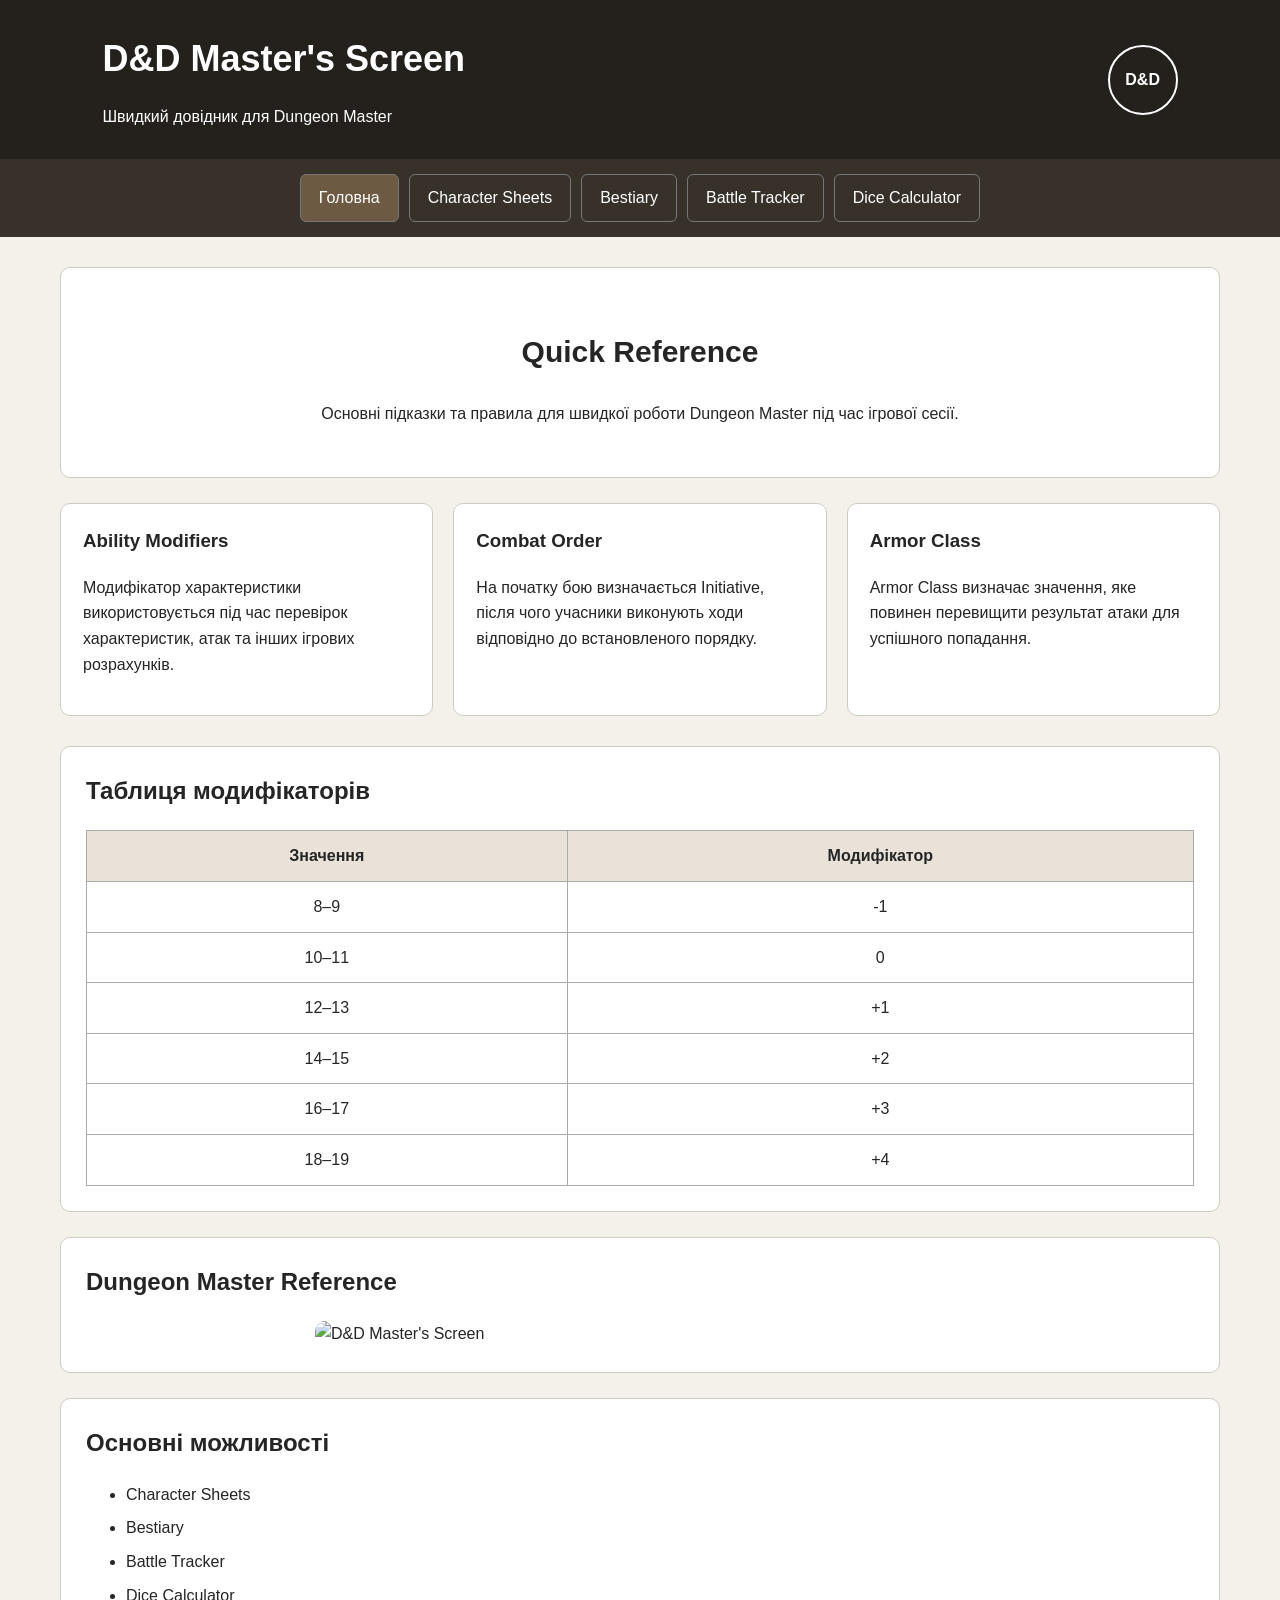
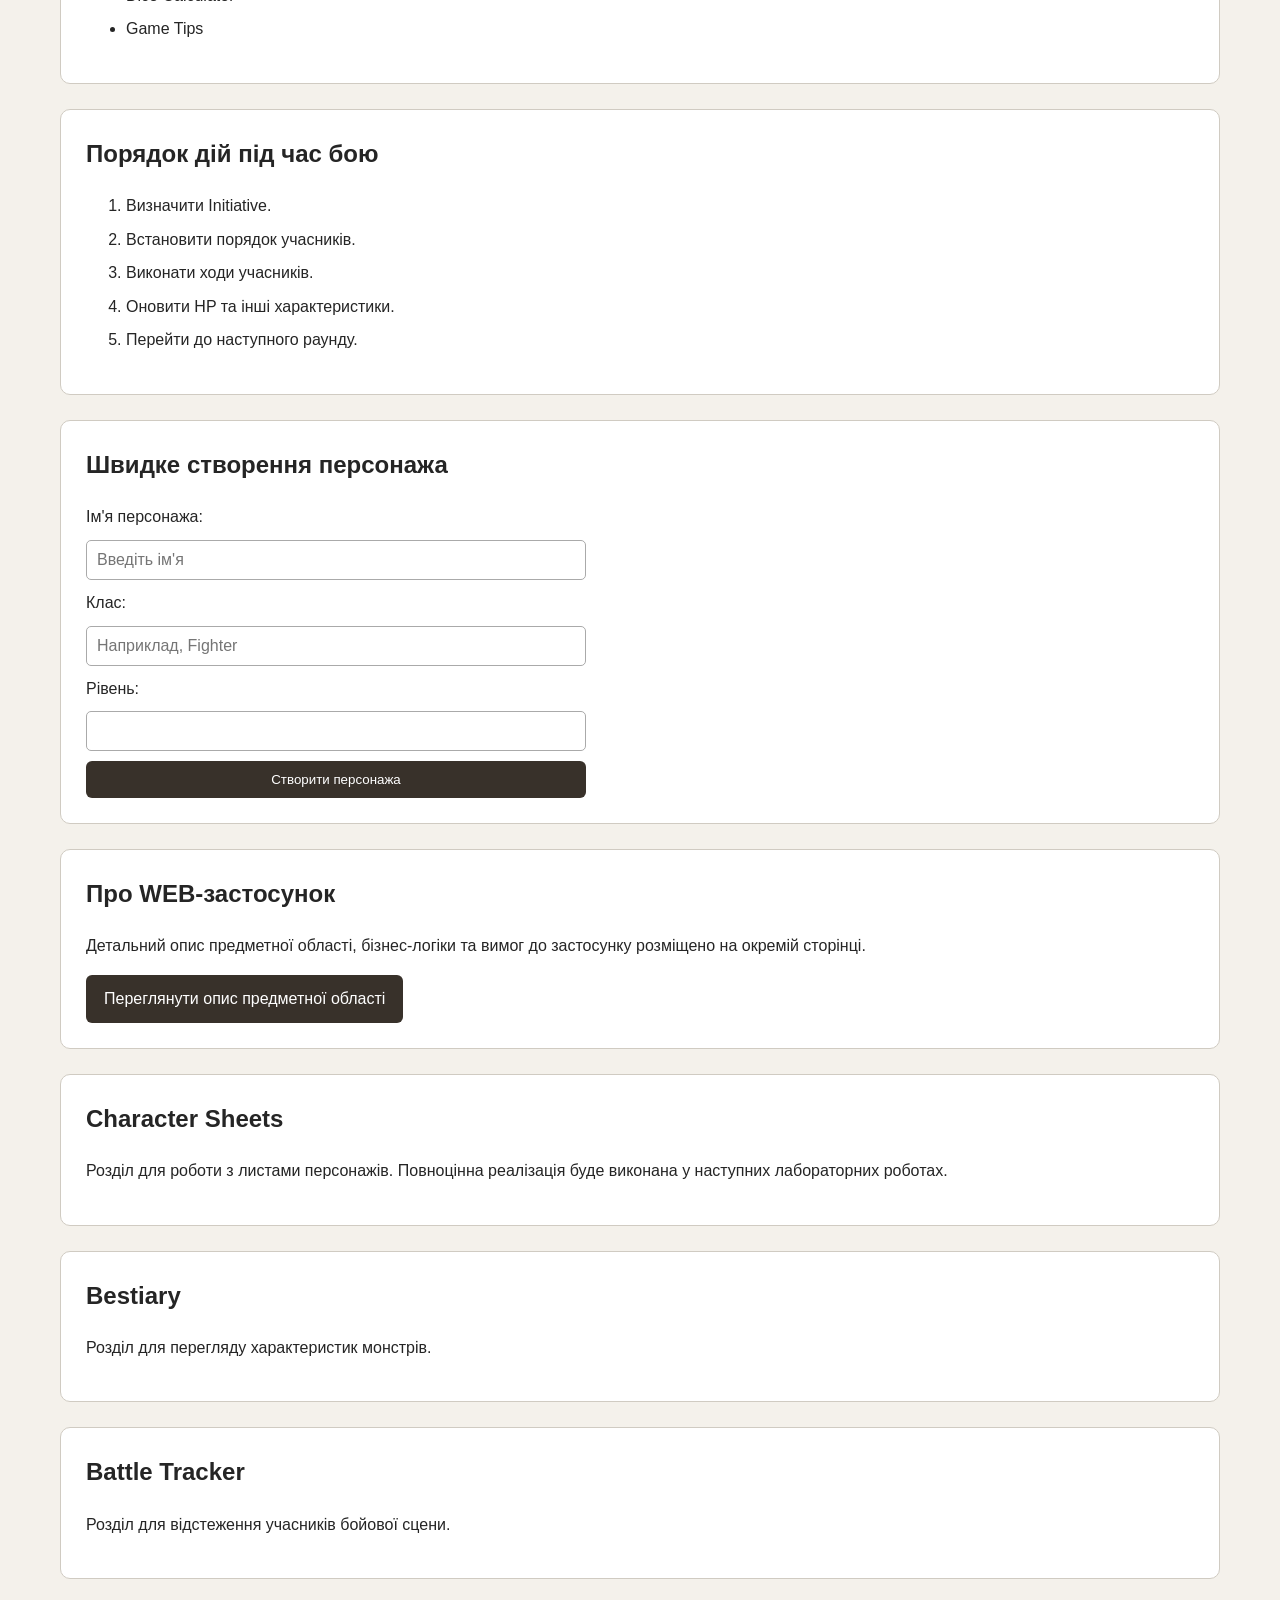
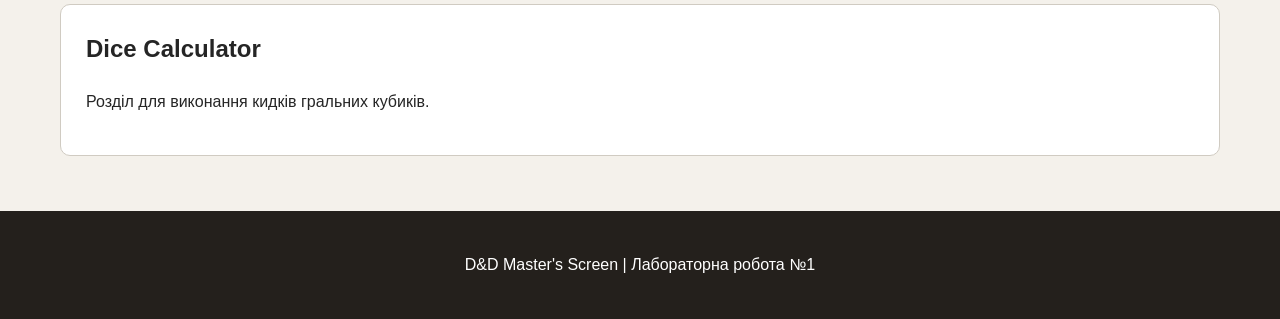
==== index.html @ e17eccd4 "Add files via upload" ====
<!DOCTYPE html>
<html lang="uk">

<head>
    <meta charset="UTF-8">

    <meta name="viewport"
          content="width=device-width, initial-scale=1.0">

    <meta name="description"
          content="D&D Master's Screen — вебзастосунок для Dungeon Master">

    <title>D&D Master's Screen</title>

    <link rel="stylesheet" href="style.css">
</head>

<body>

<header class="site-header">

    <div class="header-content">

        <div>
            <h1>D&D Master's Screen</h1>
            <p>Швидкий довідник для Dungeon Master</p>
        </div>

        <div class="header-badge">
            D&D
        </div>

    </div>

</header>


<nav class="main-navigation">

    <a href="index.html" class="active">
        Головна
    </a>

    <a href="#character">
        Character Sheets
    </a>

    <a href="#bestiary">
        Bestiary
    </a>

    <a href="#battle">
        Battle Tracker
    </a>

    <a href="#dice">
        Dice Calculator
    </a>

</nav>


<main>

    <section class="hero">

        <h2>Quick Reference</h2>

        <p>
            Основні підказки та правила для швидкої роботи
            Dungeon Master під час ігрової сесії.
        </p>

    </section>


    <!-- Картки з основними підказками -->

    <section class="tips">

        <article class="tip-card">

            <h3>Ability Modifiers</h3>

            <p>
                Модифікатор характеристики використовується
                під час перевірок характеристик, атак та
                інших ігрових розрахунків.
            </p>

        </article>


        <article class="tip-card">

            <h3>Combat Order</h3>

            <p>
                На початку бою визначається Initiative,
                після чого учасники виконують ходи
                відповідно до встановленого порядку.
            </p>

        </article>


        <article class="tip-card">

            <h3>Armor Class</h3>

            <p>
                Armor Class визначає значення, яке повинен
                перевищити результат атаки для успішного
                попадання.
            </p>

        </article>

    </section>


    <!-- Таблиця -->

    <section class="content-section">

        <h2>Таблиця модифікаторів</h2>

        <table>

            <thead>

                <tr>
                    <th>Значення</th>
                    <th>Модифікатор</th>
                </tr>

            </thead>

            <tbody>

                <tr>
                    <td>8–9</td>
                    <td>-1</td>
                </tr>

                <tr>
                    <td>10–11</td>
                    <td>0</td>
                </tr>

                <tr>
                    <td>12–13</td>
                    <td>+1</td>
                </tr>

                <tr>
                    <td>14–15</td>
                    <td>+2</td>
                </tr>

                <tr>
                    <td>16–17</td>
                    <td>+3</td>
                </tr>

                <tr>
                    <td>18–19</td>
                    <td>+4</td>
                </tr>

            </tbody>

        </table>

    </section>


    <!-- Зображення -->

    <section class="content-section">

        <h2>Dungeon Master Reference</h2>

        <img
            src="images/dnd-main.jpg"
            alt="D&D Master's Screen"
            class="main-image"
        >

    </section>


    <!-- Маркірований список -->

    <section class="content-section">

        <h2>Основні можливості</h2>

        <ul>

            <li>Character Sheets</li>

            <li>Bestiary</li>

            <li>Battle Tracker</li>

            <li>Dice Calculator</li>

            <li>Game Tips</li>

        </ul>

    </section>


    <!-- Нумерований список -->

    <section class="content-section">

        <h2>Порядок дій під час бою</h2>

        <ol>

            <li>Визначити Initiative.</li>

            <li>Встановити порядок учасників.</li>

            <li>Виконати ходи учасників.</li>

            <li>Оновити HP та інші характеристики.</li>

            <li>Перейти до наступного раунду.</li>

        </ol>

    </section>


    <!-- Форма -->

    <section class="content-section">

        <h2>Швидке створення персонажа</h2>

        <form>

            <label for="characterName">
                Ім'я персонажа:
            </label>

            <input
                type="text"
                id="characterName"
                name="characterName"
                placeholder="Введіть ім'я"
            >


            <label for="characterClass">
                Клас:
            </label>

            <input
                type="text"
                id="characterClass"
                name="characterClass"
                placeholder="Наприклад, Fighter"
            >


            <label for="level">
                Рівень:
            </label>

            <input
                type="number"
                id="level"
                name="level"
                min="1"
                max="20"
            >


            <button type="submit">
                Створити персонажа
            </button>

        </form>

    </section>


    <!-- Посилання на опис предметної області -->

    <section class="content-section">

        <h2>Про WEB-застосунок</h2>

        <p>
            Детальний опис предметної області,
            бізнес-логіки та вимог до застосунку
            розміщено на окремій сторінці.
        </p>

        <a href="about.html" class="button-link">
            Переглянути опис предметної області
        </a>

    </section>


    <!-- Тимчасові блоки майбутніх розділів -->

    <section id="character" class="module-section">

        <h2>Character Sheets</h2>

        <p>
            Розділ для роботи з листами персонажів.
            Повноцінна реалізація буде виконана
            у наступних лабораторних роботах.
        </p>

    </section>


    <section id="bestiary" class="module-section">

        <h2>Bestiary</h2>

        <p>
            Розділ для перегляду характеристик
            монстрів.
        </p>

    </section>


    <section id="battle" class="module-section">

        <h2>Battle Tracker</h2>

        <p>
            Розділ для відстеження учасників
            бойової сцени.
        </p>

    </section>


    <section id="dice" class="module-section">

        <h2>Dice Calculator</h2>

        <p>
            Розділ для виконання кидків гральних
            кубиків.
        </p>

    </section>

</main>


<footer>

    <p>
        D&D Master's Screen | Лабораторна робота №1
    </p>

</footer>

</body>

</html>
---- style.css ----
* {
    box-sizing: border-box;
}

body {
    margin: 0;
    font-family: Arial, sans-serif;
    background-color: #f4f1eb;
    color: #252525;
    line-height: 1.6;
}


/* HEADER */

.site-header {
    background-color: #24201c;
    color: white;
    padding: 30px 8%;
}

.header-content {
    max-width: 1200px;
    margin: auto;

    display: flex;
    justify-content: space-between;
    align-items: center;
}

.header-content h1 {
    margin: 0;
    font-size: 36px;
}

.header-content p {
    margin-bottom: 0;
}

.header-badge {
    width: 70px;
    height: 70px;

    display: flex;
    align-items: center;
    justify-content: center;

    border: 2px solid white;
    border-radius: 50%;

    font-weight: bold;
}


/* NAVIGATION */

.main-navigation {
    display: flex;
    justify-content: center;
    flex-wrap: wrap;

    gap: 10px;

    padding: 15px;

    background-color: #38312a;
}

.main-navigation a {
    color: white;
    text-decoration: none;

    padding: 10px 18px;

    border: 1px solid #777;
    border-radius: 6px;
}

.main-navigation a:hover,
.main-navigation .active {
    background-color: #6d5a42;
}


/* MAIN */

main {
    max-width: 1200px;
    margin: auto;
    padding: 30px 20px;
}


/* HERO */

.hero {
    text-align: center;

    padding: 35px;

    background-color: white;

    border: 1px solid #d0cbc2;
    border-radius: 10px;

    margin-bottom: 25px;
}

.hero h2 {
    font-size: 30px;
}


/* TIPS */

.tips {
    display: grid;

    grid-template-columns:
        repeat(3, 1fr);

    gap: 20px;

    margin-bottom: 30px;
}

.tip-card {
    background-color: white;

    padding: 22px;

    border: 1px solid #d0cbc2;
    border-radius: 10px;
}

.tip-card h3 {
    margin-top: 0;
}


/* SECTIONS */

.content-section,
.module-section {
    background-color: white;

    padding: 25px;

    margin-bottom: 25px;

    border: 1px solid #d0cbc2;
    border-radius: 10px;
}

.content-section h2,
.module-section h2 {
    margin-top: 0;
}


/* TABLE */

table {
    width: 100%;

    border-collapse: collapse;
}

th,
td {
    padding: 12px;

    border: 1px solid #aaa;

    text-align: center;
}

th {
    background-color: #e8e2d8;
}


/* IMAGE */

.main-image {
    display: block;

    max-width: 100%;

    width: 650px;

    margin: auto;

    border-radius: 10px;
}


/* LISTS */

li {
    margin-bottom: 8px;
}


/* FORM */

form {
    display: flex;

    flex-direction: column;

    gap: 10px;

    max-width: 500px;
}

input {
    padding: 10px;

    border: 1px solid #aaa;

    border-radius: 5px;

    font-size: 16px;
}

button,
.button-link {
    display: inline-block;

    padding: 11px 18px;

    background-color: #38312a;

    color: white;

    border: none;

    border-radius: 6px;

    text-decoration: none;

    cursor: pointer;
}

button:hover,
.button-link:hover {
    background-color: #6d5a42;
}


/* FOOTER */

footer {
    padding: 25px;

    text-align: center;

    background-color: #24201c;

    color: white;
}


/* ADAPTIVE */

@media (max-width: 800px) {

    .tips {
        grid-template-columns: 1fr;
    }

    .header-content {
        flex-direction: column;

        text-align: center;

        gap: 20px;
    }

    .main-navigation {
        flex-direction: column;
    }

    .main-navigation a {
        text-align: center;
    }
}
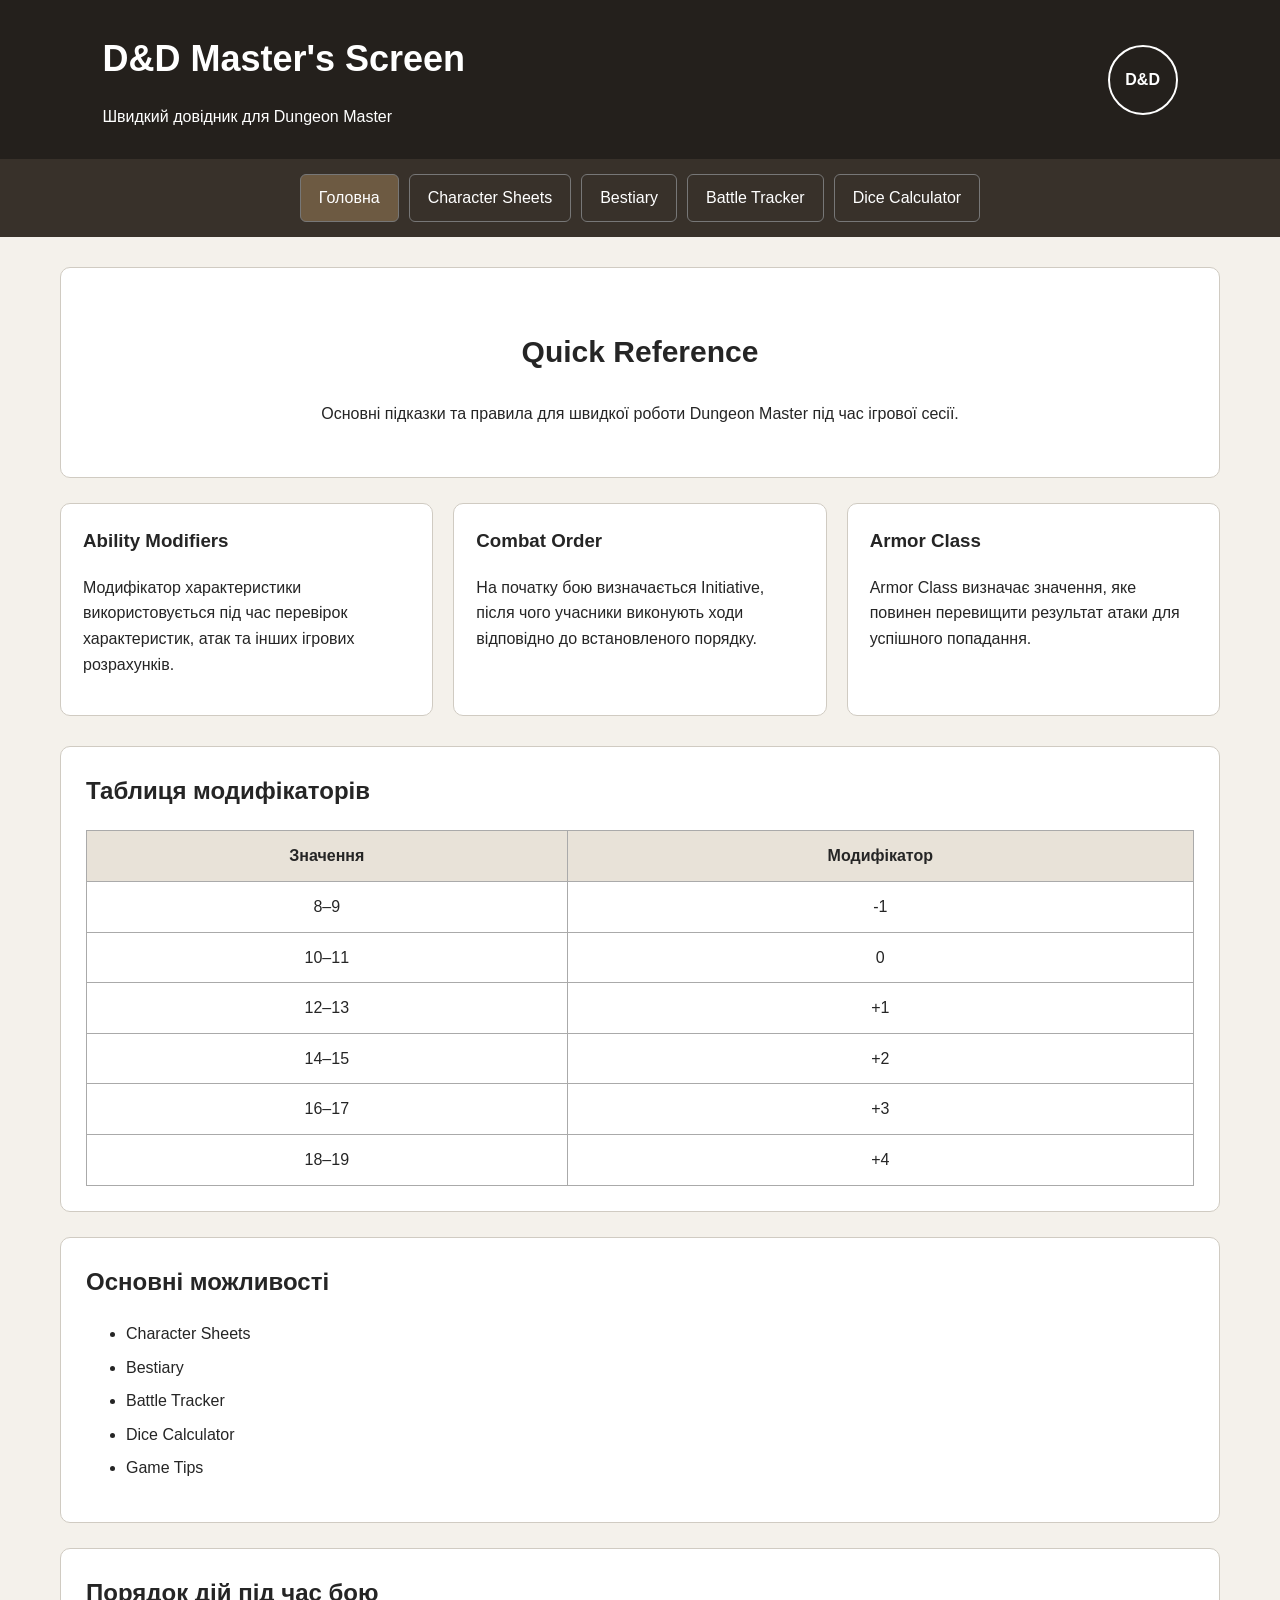
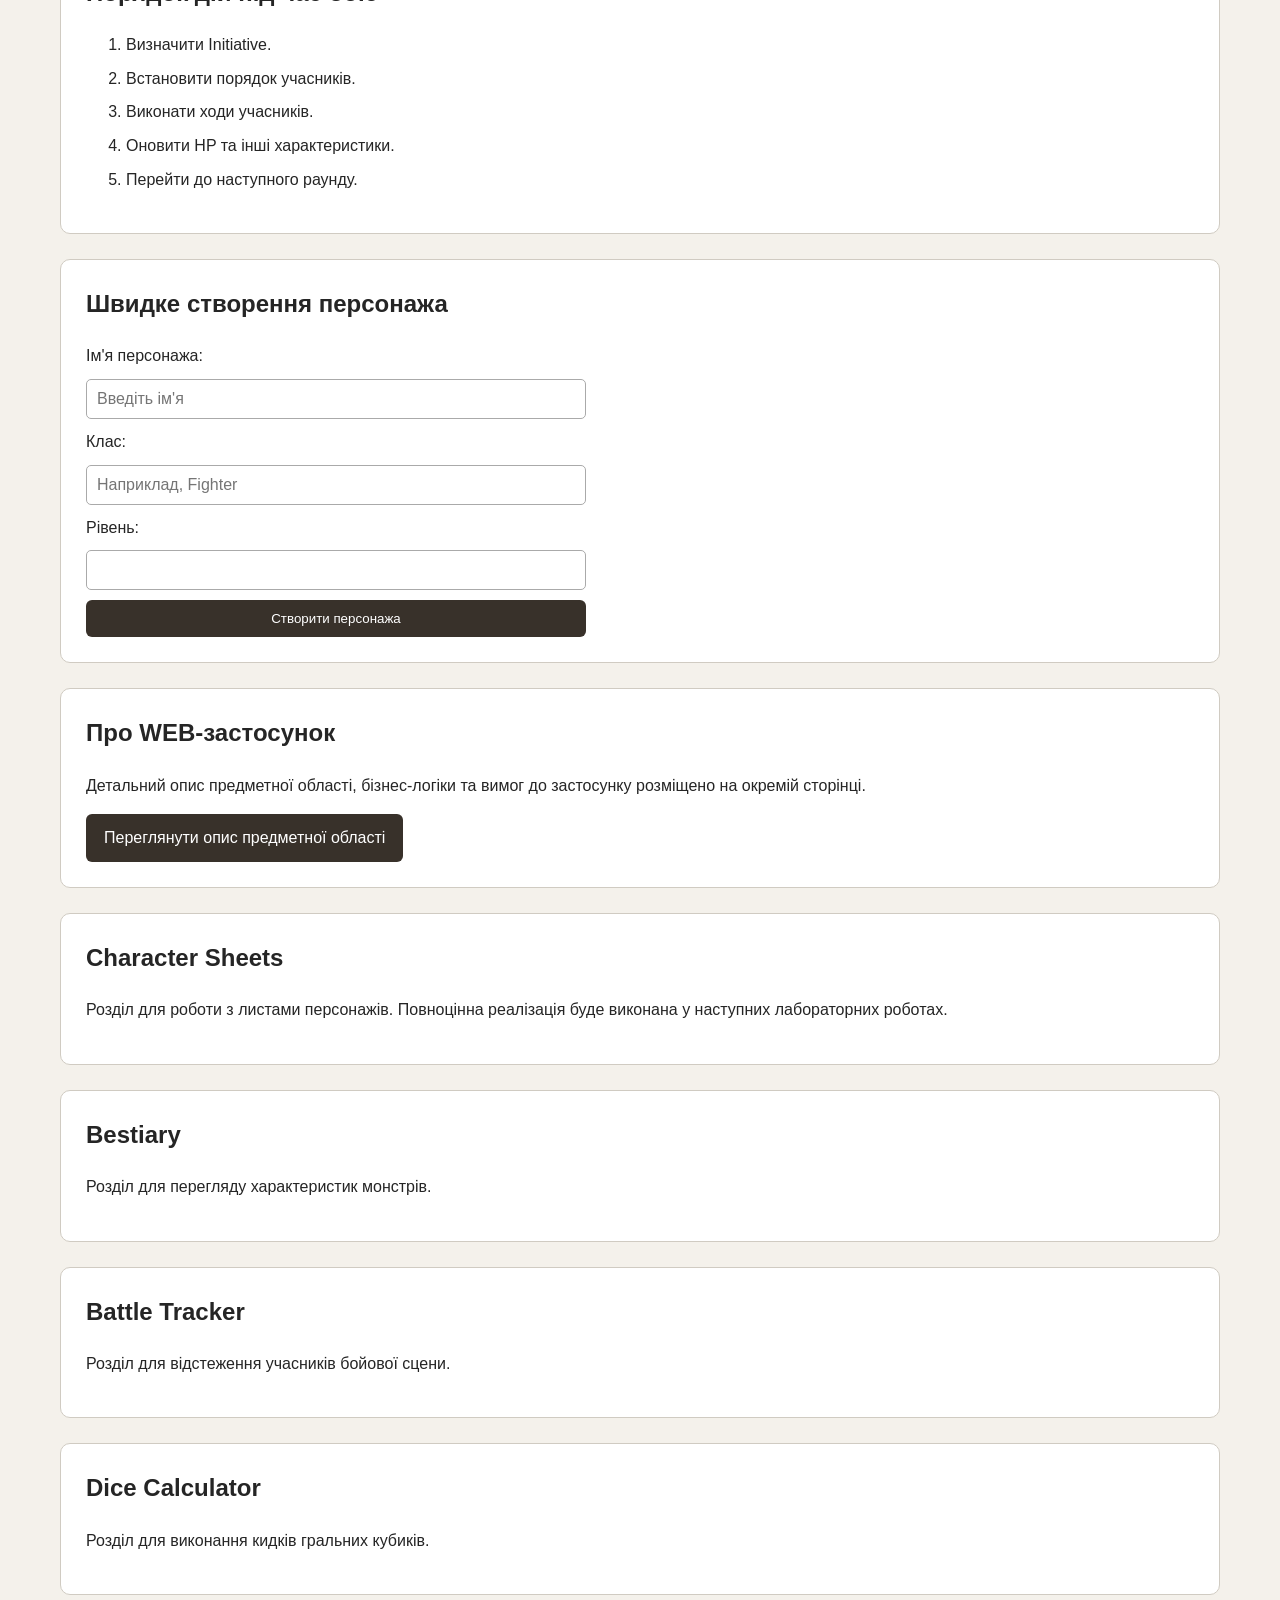
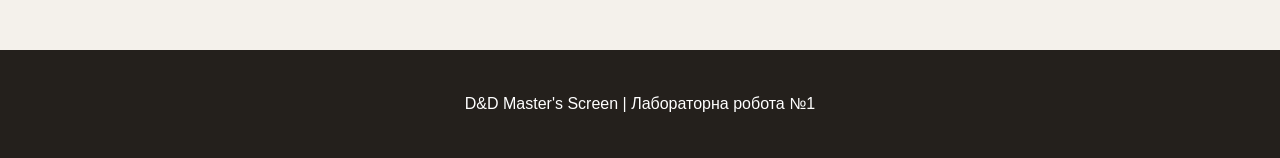
==== commit 6192d816: "Update index.html" ====
--- a/index.html
+++ b/index.html
@@ -171,21 +171,6 @@
             </tbody>
 
         </table>
-
-    </section>
-
-
-    <!-- Зображення -->
-
-    <section class="content-section">
-
-        <h2>Dungeon Master Reference</h2>
-
-        <img
-            src="images/dnd-main.jpg"
-            alt="D&D Master's Screen"
-            class="main-image"
-        >
 
     </section>
 
@@ -372,4 +357,4 @@
 
 </body>
 
-</html>+</html>
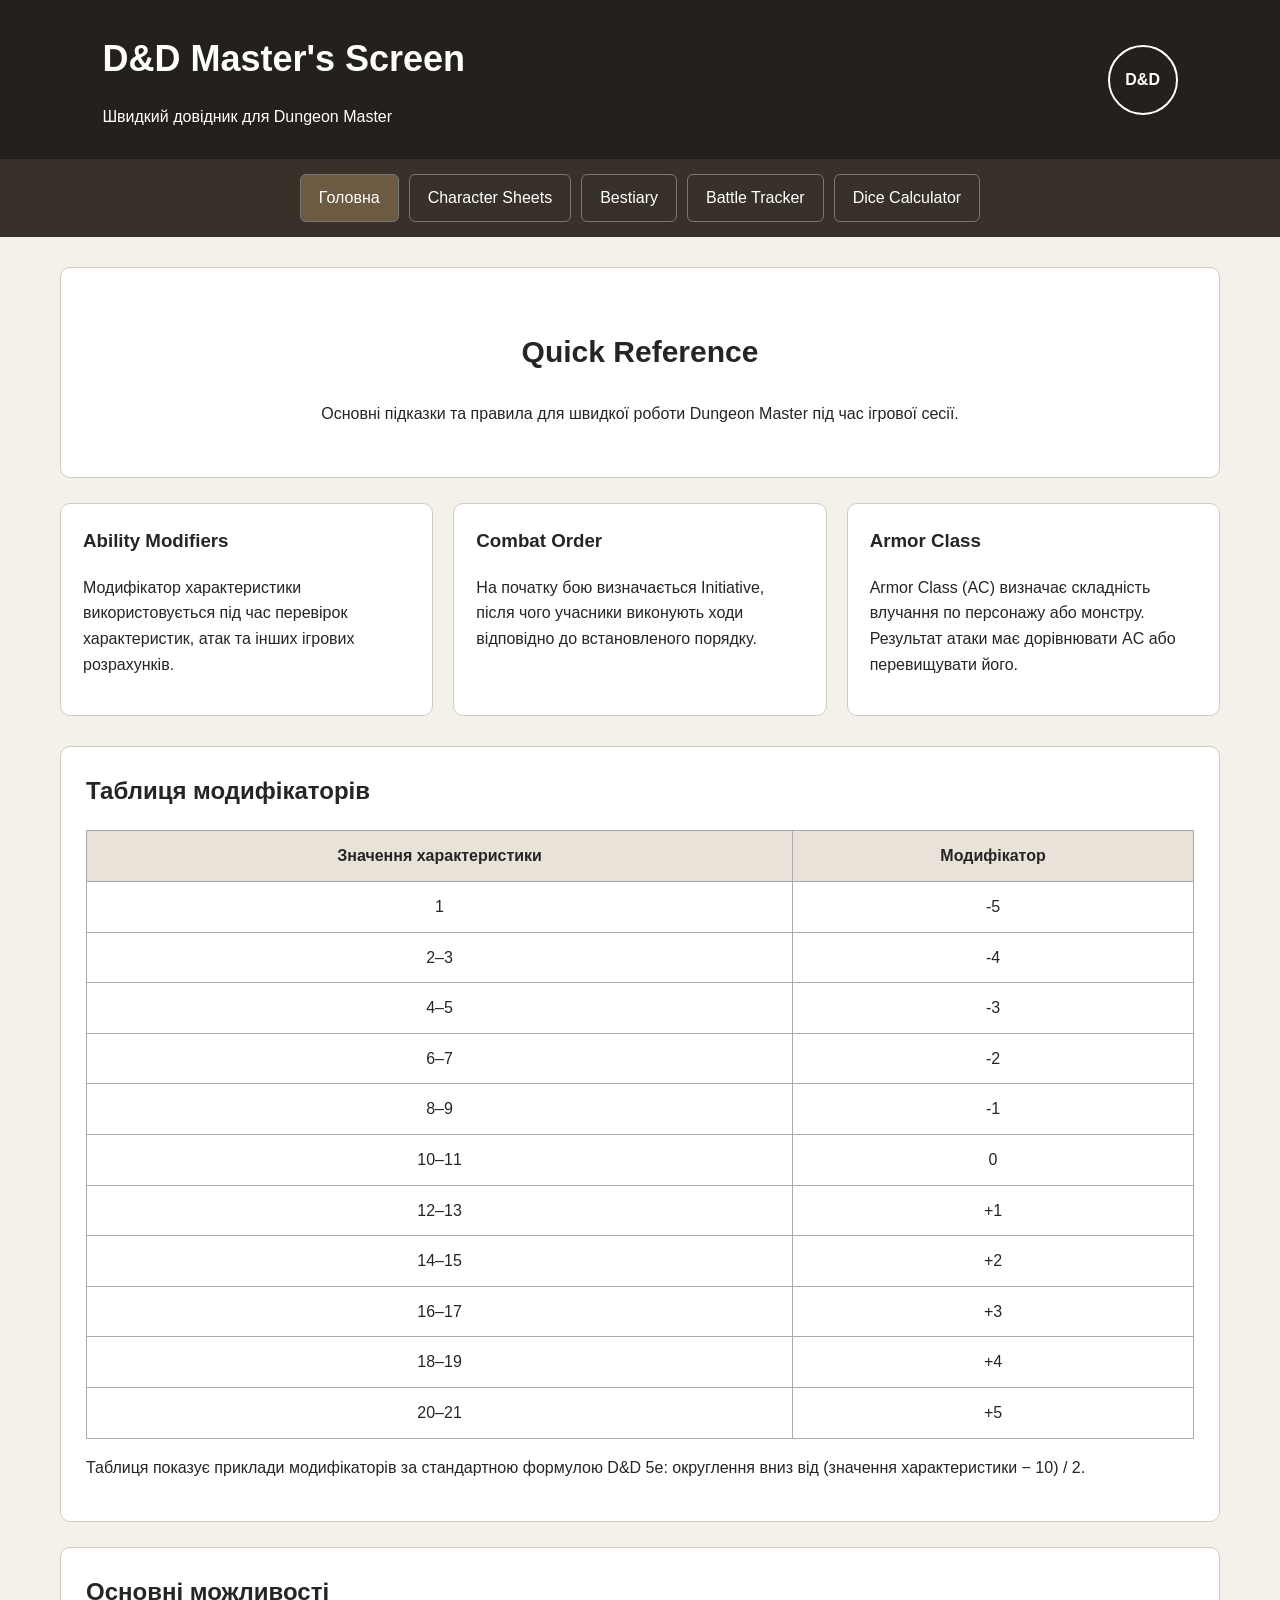
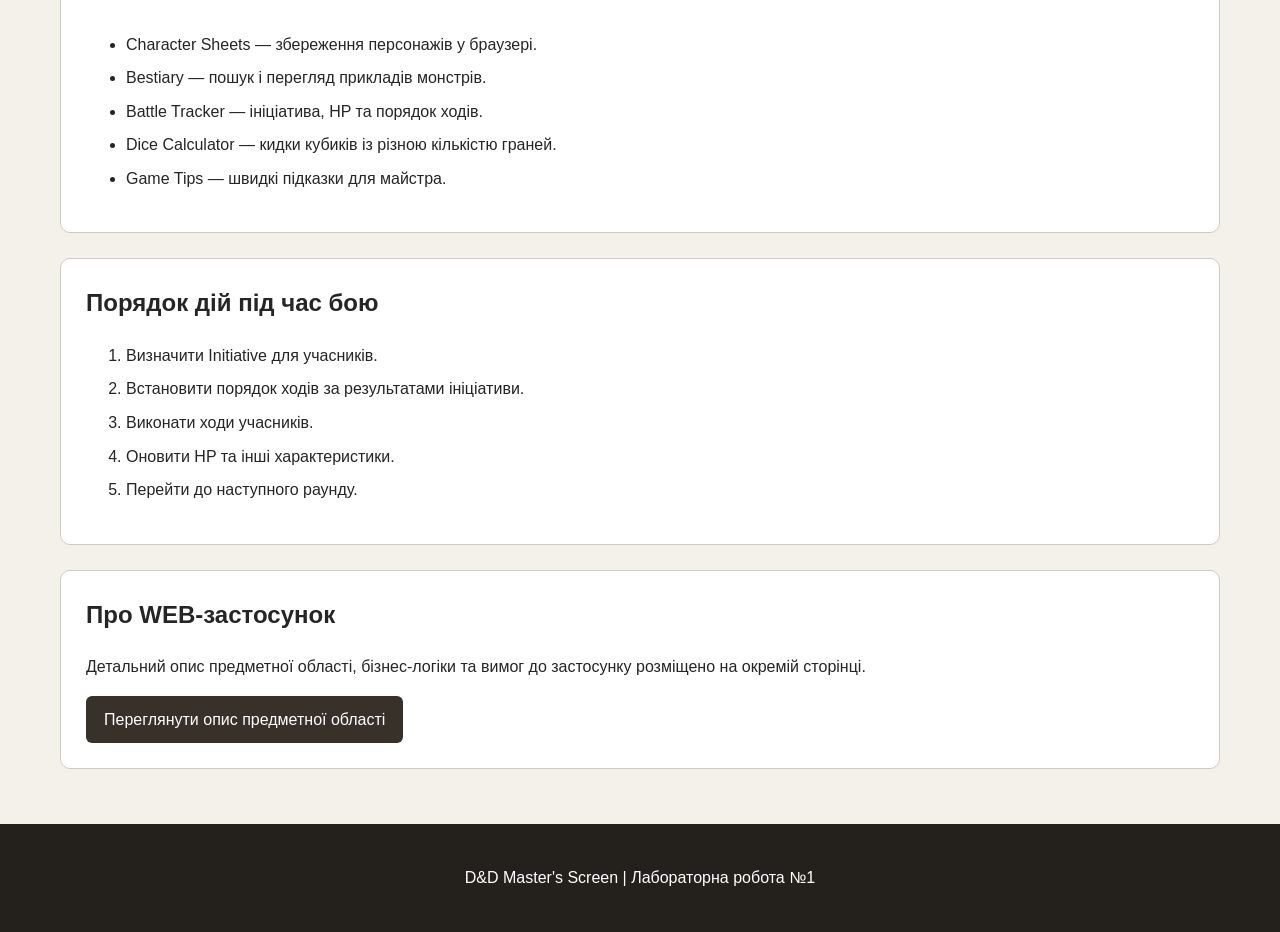
==== commit 8fcb2df4: "Update index.html" ====
--- a/index.html
+++ b/index.html
@@ -1,360 +1,304 @@
+
 <!DOCTYPE html>
 <html lang="uk">
 
 <head>
     <meta charset="UTF-8">
-
-    <meta name="viewport"
-          content="width=device-width, initial-scale=1.0">
-
-    <meta name="description"
-          content="D&D Master's Screen — вебзастосунок для Dungeon Master">
-
+    <meta name="viewport" content="width=device-width, initial-scale=1.0">
+    <meta name="description" content="D&D Master's Screen — вебзастосунок для Dungeon Master">
     <title>D&D Master's Screen</title>
-
     <link rel="stylesheet" href="style.css">
+    <script src="script.js" defer></script>
 </head>
 
 <body>
 
 <header class="site-header">
-
     <div class="header-content">
-
         <div>
             <h1>D&D Master's Screen</h1>
             <p>Швидкий довідник для Dungeon Master</p>
         </div>
-
-        <div class="header-badge">
-            D&D
-        </div>
-
+        <div class="header-badge">D&D</div>
     </div>
-
 </header>
 
-
-<nav class="main-navigation">
-
-    <a href="index.html" class="active">
-        Головна
-    </a>
-
-    <a href="#character">
-        Character Sheets
-    </a>
-
-    <a href="#bestiary">
-        Bestiary
-    </a>
-
-    <a href="#battle">
-        Battle Tracker
-    </a>
-
-    <a href="#dice">
-        Dice Calculator
-    </a>
-
+<nav class="main-navigation" aria-label="Головна навігація">
+    <a href="#home" class="active" data-tab="home">Головна</a>
+    <a href="#character" data-tab="character">Character Sheets</a>
+    <a href="#bestiary" data-tab="bestiary">Bestiary</a>
+    <a href="#battle" data-tab="battle">Battle Tracker</a>
+    <a href="#dice" data-tab="dice">Dice Calculator</a>
 </nav>
 
-
 <main>
 
-    <section class="hero">
-
-        <h2>Quick Reference</h2>
-
-        <p>
-            Основні підказки та правила для швидкої роботи
-            Dungeon Master під час ігрової сесії.
-        </p>
-
-    </section>
-
-
-    <!-- Картки з основними підказками -->
-
-    <section class="tips">
-
-        <article class="tip-card">
-
-            <h3>Ability Modifiers</h3>
-
+    <!-- ГОЛОВНА -->
+    <section id="home" class="tab-content active">
+        <section class="hero">
+            <h2>Quick Reference</h2>
             <p>
-                Модифікатор характеристики використовується
-                під час перевірок характеристик, атак та
-                інших ігрових розрахунків.
+                Основні підказки та правила для швидкої роботи
+                Dungeon Master під час ігрової сесії.
             </p>
-
-        </article>
-
-
-        <article class="tip-card">
-
-            <h3>Combat Order</h3>
-
+        </section>
+
+        <section class="tips">
+            <article class="tip-card">
+                <h3>Ability Modifiers</h3>
+                <p>
+                    Модифікатор характеристики використовується під час
+                    перевірок характеристик, атак та інших ігрових розрахунків.
+                </p>
+            </article>
+
+            <article class="tip-card">
+                <h3>Combat Order</h3>
+                <p>
+                    На початку бою визначається Initiative, після чого
+                    учасники виконують ходи відповідно до встановленого порядку.
+                </p>
+            </article>
+
+            <article class="tip-card">
+                <h3>Armor Class</h3>
+                <p>
+                    Armor Class (AC) визначає складність влучання по персонажу
+                    або монстру. Результат атаки має дорівнювати AC або перевищувати його.
+                </p>
+            </article>
+        </section>
+
+        <section class="content-section">
+            <h2>Таблиця модифікаторів</h2>
+            <table>
+                <thead>
+                    <tr>
+                        <th>Значення характеристики</th>
+                        <th>Модифікатор</th>
+                    </tr>
+                </thead>
+                <tbody>
+                    <tr><td>1</td><td>-5</td></tr>
+                    <tr><td>2–3</td><td>-4</td></tr>
+                    <tr><td>4–5</td><td>-3</td></tr>
+                    <tr><td>6–7</td><td>-2</td></tr>
+                    <tr><td>8–9</td><td>-1</td></tr>
+                    <tr><td>10–11</td><td>0</td></tr>
+                    <tr><td>12–13</td><td>+1</td></tr>
+                    <tr><td>14–15</td><td>+2</td></tr>
+                    <tr><td>16–17</td><td>+3</td></tr>
+                    <tr><td>18–19</td><td>+4</td></tr>
+                    <tr><td>20–21</td><td>+5</td></tr>
+                </tbody>
+            </table>
+            <p class="note">
+                Таблиця показує приклади модифікаторів за стандартною формулою
+                D&D 5e: округлення вниз від (значення характеристики − 10) / 2.
+            </p>
+        </section>
+
+        <section class="content-section">
+            <h2>Основні можливості</h2>
+            <ul>
+                <li>Character Sheets — збереження персонажів у браузері.</li>
+                <li>Bestiary — пошук і перегляд прикладів монстрів.</li>
+                <li>Battle Tracker — ініціатива, HP та порядок ходів.</li>
+                <li>Dice Calculator — кидки кубиків із різною кількістю граней.</li>
+                <li>Game Tips — швидкі підказки для майстра.</li>
+            </ul>
+        </section>
+
+        <section class="content-section">
+            <h2>Порядок дій під час бою</h2>
+            <ol>
+                <li>Визначити Initiative для учасників.</li>
+                <li>Встановити порядок ходів за результатами ініціативи.</li>
+                <li>Виконати ходи учасників.</li>
+                <li>Оновити HP та інші характеристики.</li>
+                <li>Перейти до наступного раунду.</li>
+            </ol>
+        </section>
+
+        <section class="content-section">
+            <h2>Про WEB-застосунок</h2>
             <p>
-                На початку бою визначається Initiative,
-                після чого учасники виконують ходи
-                відповідно до встановленого порядку.
+                Детальний опис предметної області, бізнес-логіки та вимог
+                до застосунку розміщено на окремій сторінці.
             </p>
-
-        </article>
-
-
-        <article class="tip-card">
-
-            <h3>Armor Class</h3>
-
-            <p>
-                Armor Class визначає значення, яке повинен
-                перевищити результат атаки для успішного
-                попадання.
+            <a href="about.html" class="button-link">
+                Переглянути опис предметної області
+            </a>
+        </section>
+    </section>
+
+
+    <!-- CHARACTER SHEETS -->
+    <section id="character" class="tab-content" hidden>
+        <section class="hero">
+            <h2>Character Sheets</h2>
+            <p>Створюй персонажів і зберігай їх у цьому браузері.</p>
+        </section>
+
+        <section class="content-section">
+            <h2>Створення персонажа</h2>
+            <form id="characterForm">
+                <label for="characterName">Ім'я персонажа</label>
+                <input type="text" id="characterName" name="characterName"
+                       placeholder="Наприклад, Aria" required maxlength="60">
+
+                <label for="characterClass">Клас</label>
+                <select id="characterClass" name="characterClass" required>
+                    <option value="">Оберіть клас</option>
+                    <option>Barbarian</option>
+                    <option>Bard</option>
+                    <option>Cleric</option>
+                    <option>Druid</option>
+                    <option>Fighter</option>
+                    <option>Monk</option>
+                    <option>Paladin</option>
+                    <option>Ranger</option>
+                    <option>Rogue</option>
+                    <option>Sorcerer</option>
+                    <option>Warlock</option>
+                    <option>Wizard</option>
+                </select>
+
+                <label for="characterLevel">Рівень (1–20)</label>
+                <input type="number" id="characterLevel" min="1" max="20"
+                       value="1" required>
+
+                <label for="characterHP">Максимальні HP</label>
+                <input type="number" id="characterHP" min="1" max="999"
+                       value="10" required>
+
+                <button type="submit">Створити персонажа</button>
+            </form>
+            <p id="characterMessage" class="status-message" aria-live="polite"></p>
+        </section>
+
+        <section class="content-section">
+            <h2>Збережені персонажі</h2>
+            <div id="characterList" class="item-list">
+                <p>Поки що персонажів немає.</p>
+            </div>
+        </section>
+    </section>
+
+
+    <!-- BESTIARY -->
+    <section id="bestiary" class="tab-content" hidden>
+        <section class="hero">
+            <h2>Bestiary</h2>
+            <p>Шукай монстрів за назвою або типом.</p>
+        </section>
+
+        <section class="content-section">
+            <label for="monsterSearch">Пошук монстра</label>
+            <input type="search" id="monsterSearch"
+                   placeholder="Введіть назву або тип...">
+
+            <div id="monsterList" class="item-list">
+                <p>Завантаження бестіарію...</p>
+            </div>
+            <p class="note">
+                Це невеликий демонстраційний список, а не повний офіційний бестіарій.
+                Значення HP та AC наведені для прикладу.
             </p>
-
-        </article>
-
-    </section>
-
-
-    <!-- Таблиця -->
-
-    <section class="content-section">
-
-        <h2>Таблиця модифікаторів</h2>
-
-        <table>
-
-            <thead>
-
-                <tr>
-                    <th>Значення</th>
-                    <th>Модифікатор</th>
-                </tr>
-
-            </thead>
-
-            <tbody>
-
-                <tr>
-                    <td>8–9</td>
-                    <td>-1</td>
-                </tr>
-
-                <tr>
-                    <td>10–11</td>
-                    <td>0</td>
-                </tr>
-
-                <tr>
-                    <td>12–13</td>
-                    <td>+1</td>
-                </tr>
-
-                <tr>
-                    <td>14–15</td>
-                    <td>+2</td>
-                </tr>
-
-                <tr>
-                    <td>16–17</td>
-                    <td>+3</td>
-                </tr>
-
-                <tr>
-                    <td>18–19</td>
-                    <td>+4</td>
-                </tr>
-
-            </tbody>
-
-        </table>
-
-    </section>
-
-
-    <!-- Маркірований список -->
-
-    <section class="content-section">
-
-        <h2>Основні можливості</h2>
-
-        <ul>
-
-            <li>Character Sheets</li>
-
-            <li>Bestiary</li>
-
-            <li>Battle Tracker</li>
-
-            <li>Dice Calculator</li>
-
-            <li>Game Tips</li>
-
-        </ul>
-
-    </section>
-
-
-    <!-- Нумерований список -->
-
-    <section class="content-section">
-
-        <h2>Порядок дій під час бою</h2>
-
-        <ol>
-
-            <li>Визначити Initiative.</li>
-
-            <li>Встановити порядок учасників.</li>
-
-            <li>Виконати ходи учасників.</li>
-
-            <li>Оновити HP та інші характеристики.</li>
-
-            <li>Перейти до наступного раунду.</li>
-
-        </ol>
-
-    </section>
-
-
-    <!-- Форма -->
-
-    <section class="content-section">
-
-        <h2>Швидке створення персонажа</h2>
-
-        <form>
-
-            <label for="characterName">
-                Ім'я персонажа:
-            </label>
-
-            <input
-                type="text"
-                id="characterName"
-                name="characterName"
-                placeholder="Введіть ім'я"
-            >
-
-
-            <label for="characterClass">
-                Клас:
-            </label>
-
-            <input
-                type="text"
-                id="characterClass"
-                name="characterClass"
-                placeholder="Наприклад, Fighter"
-            >
-
-
-            <label for="level">
-                Рівень:
-            </label>
-
-            <input
-                type="number"
-                id="level"
-                name="level"
-                min="1"
-                max="20"
-            >
-
-
-            <button type="submit">
-                Створити персонажа
-            </button>
-
-        </form>
-
-    </section>
-
-
-    <!-- Посилання на опис предметної області -->
-
-    <section class="content-section">
-
-        <h2>Про WEB-застосунок</h2>
-
-        <p>
-            Детальний опис предметної області,
-            бізнес-логіки та вимог до застосунку
-            розміщено на окремій сторінці.
-        </p>
-
-        <a href="about.html" class="button-link">
-            Переглянути опис предметної області
-        </a>
-
-    </section>
-
-
-    <!-- Тимчасові блоки майбутніх розділів -->
-
-    <section id="character" class="module-section">
-
-        <h2>Character Sheets</h2>
-
-        <p>
-            Розділ для роботи з листами персонажів.
-            Повноцінна реалізація буде виконана
-            у наступних лабораторних роботах.
-        </p>
-
-    </section>
-
-
-    <section id="bestiary" class="module-section">
-
-        <h2>Bestiary</h2>
-
-        <p>
-            Розділ для перегляду характеристик
-            монстрів.
-        </p>
-
-    </section>
-
-
-    <section id="battle" class="module-section">
-
-        <h2>Battle Tracker</h2>
-
-        <p>
-            Розділ для відстеження учасників
-            бойової сцени.
-        </p>
-
-    </section>
-
-
-    <section id="dice" class="module-section">
-
-        <h2>Dice Calculator</h2>
-
-        <p>
-            Розділ для виконання кидків гральних
-            кубиків.
-        </p>
-
+        </section>
+    </section>
+
+
+    <!-- BATTLE TRACKER -->
+    <section id="battle" class="tab-content" hidden>
+        <section class="hero">
+            <h2>Battle Tracker</h2>
+            <p>Додавай учасників бою та відстежуй ініціативу й HP.</p>
+        </section>
+
+        <section class="content-section">
+            <h2>Додати учасника</h2>
+            <form id="battleForm">
+                <label for="combatantName">Ім'я учасника</label>
+                <input type="text" id="combatantName" required maxlength="60"
+                       placeholder="Наприклад, Goblin або Aria">
+
+                <label for="combatantInitiative">Initiative</label>
+                <input type="number" id="combatantInitiative" required
+                       min="-100" max="100" value="10">
+
+                <label for="combatantHP">Поточні HP</label>
+                <input type="number" id="combatantHP" required
+                       min="0" max="9999" value="10">
+
+                <button type="submit">Додати учасника</button>
+            </form>
+            <p id="battleMessage" class="status-message" aria-live="polite"></p>
+        </section>
+
+        <section class="content-section">
+            <div class="section-heading">
+                <h2>Порядок бою</h2>
+                <p>Раунд: <strong id="roundNumber">1</strong></p>
+            </div>
+
+            <div class="button-row">
+                <button type="button" id="nextRoundButton">Наступний раунд</button>
+                <button type="button" id="clearBattleButton" class="secondary-button">
+                    Очистити бій
+                </button>
+            </div>
+
+            <div id="battleList" class="item-list">
+                <p>Додай першого учасника бою.</p>
+            </div>
+        </section>
+    </section>
+
+
+    <!-- DICE CALCULATOR -->
+    <section id="dice" class="tab-content" hidden>
+        <section class="hero">
+            <h2>Dice Calculator</h2>
+            <p>Кидай кубики та переглядай результати.</p>
+        </section>
+
+        <section class="content-section">
+            <form id="diceForm">
+                <label for="diceCount">Кількість кубиків</label>
+                <input type="number" id="diceCount" min="1" max="100"
+                       value="1" required>
+
+                <label for="diceSides">Тип кубика</label>
+                <select id="diceSides" required>
+                    <option value="4">D4</option>
+                    <option value="6" selected>D6</option>
+                    <option value="8">D8</option>
+                    <option value="10">D10</option>
+                    <option value="12">D12</option>
+                    <option value="20">D20</option>
+                    <option value="100">D100</option>
+                </select>
+
+                <label for="diceModifier">Додатковий модифікатор</label>
+                <input type="number" id="diceModifier" value="0"
+                       min="-10000" max="10000">
+
+                <button type="submit">Кинути кубики</button>
+            </form>
+
+            <div id="diceResult" class="result-panel" aria-live="polite">
+                <h3>Результат</h3>
+                <p>Налаштуй кидок і натисни кнопку.</p>
+            </div>
+        </section>
     </section>
 
 </main>
 
-
 <footer>
-
-    <p>
-        D&D Master's Screen | Лабораторна робота №1
-    </p>
-
+    <p>D&D Master's Screen | Лабораторна робота №1</p>
 </footer>
 
 </body>
-
 </html>
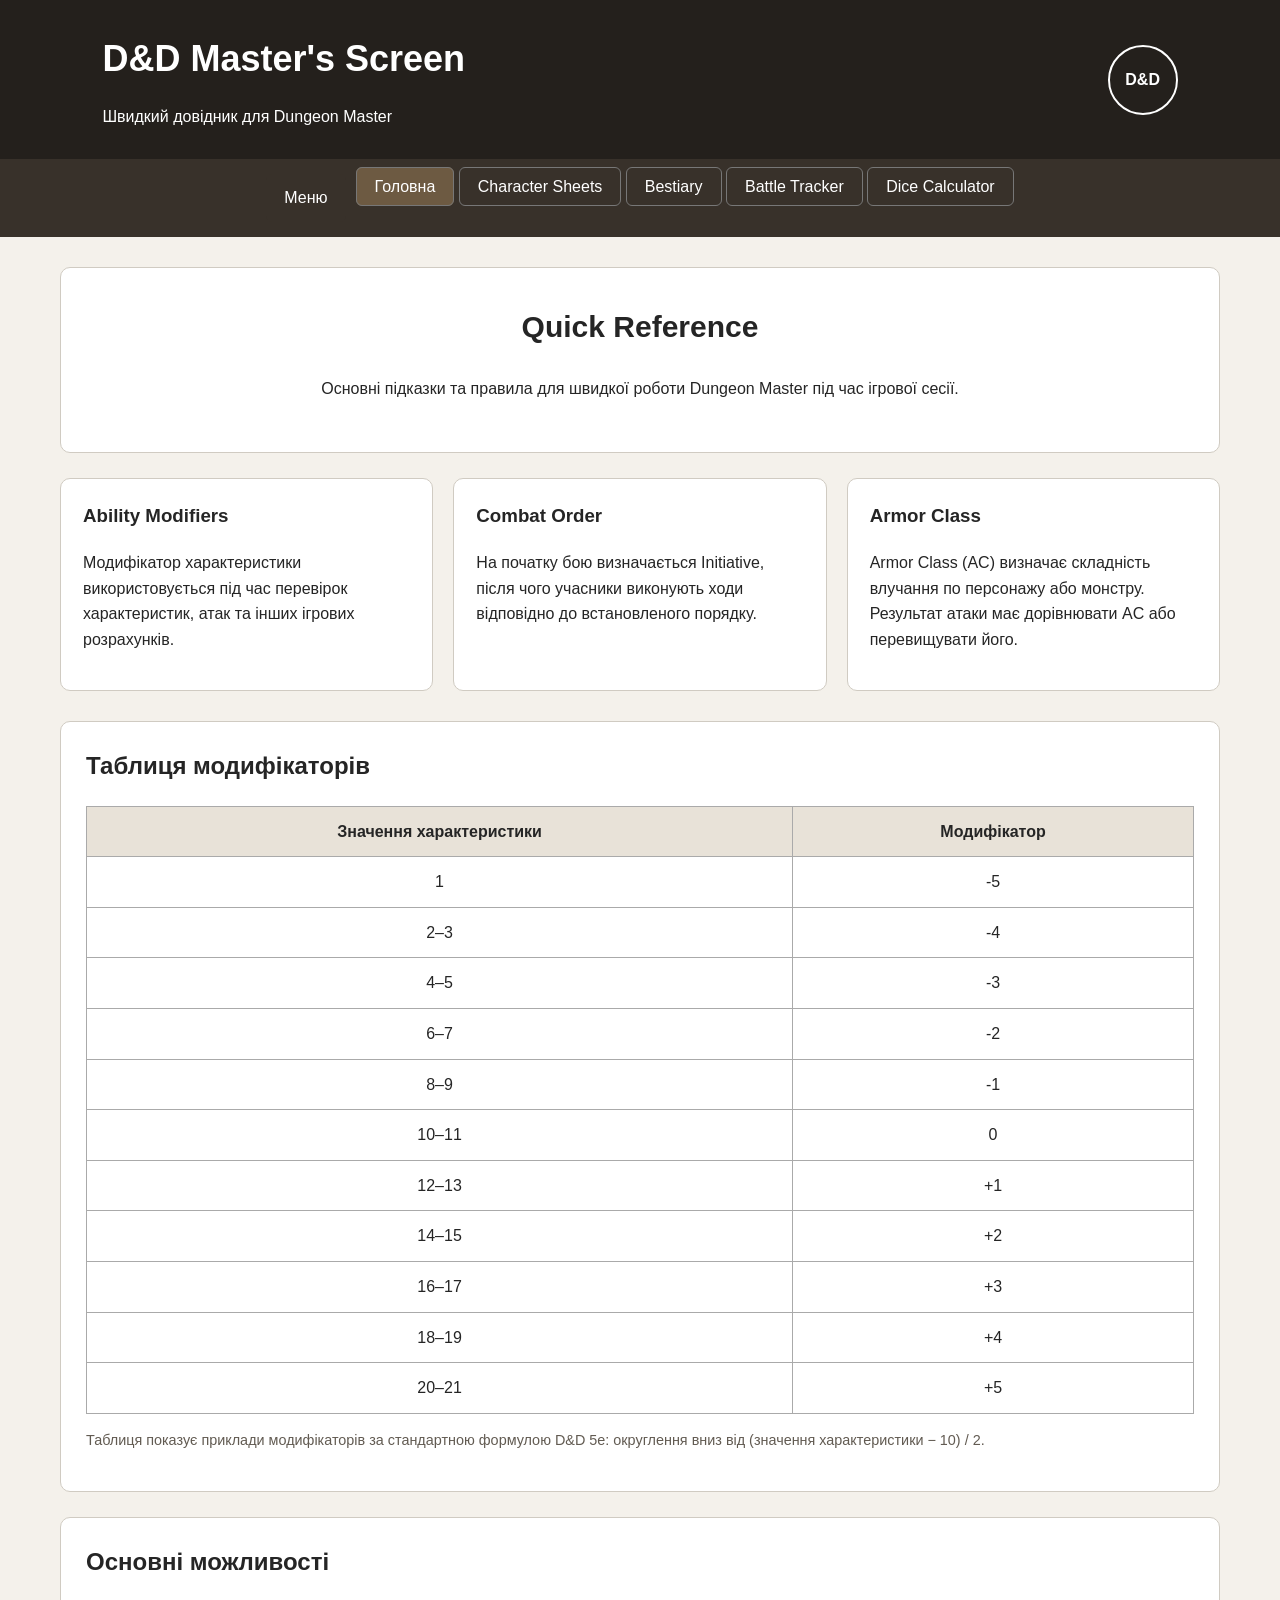
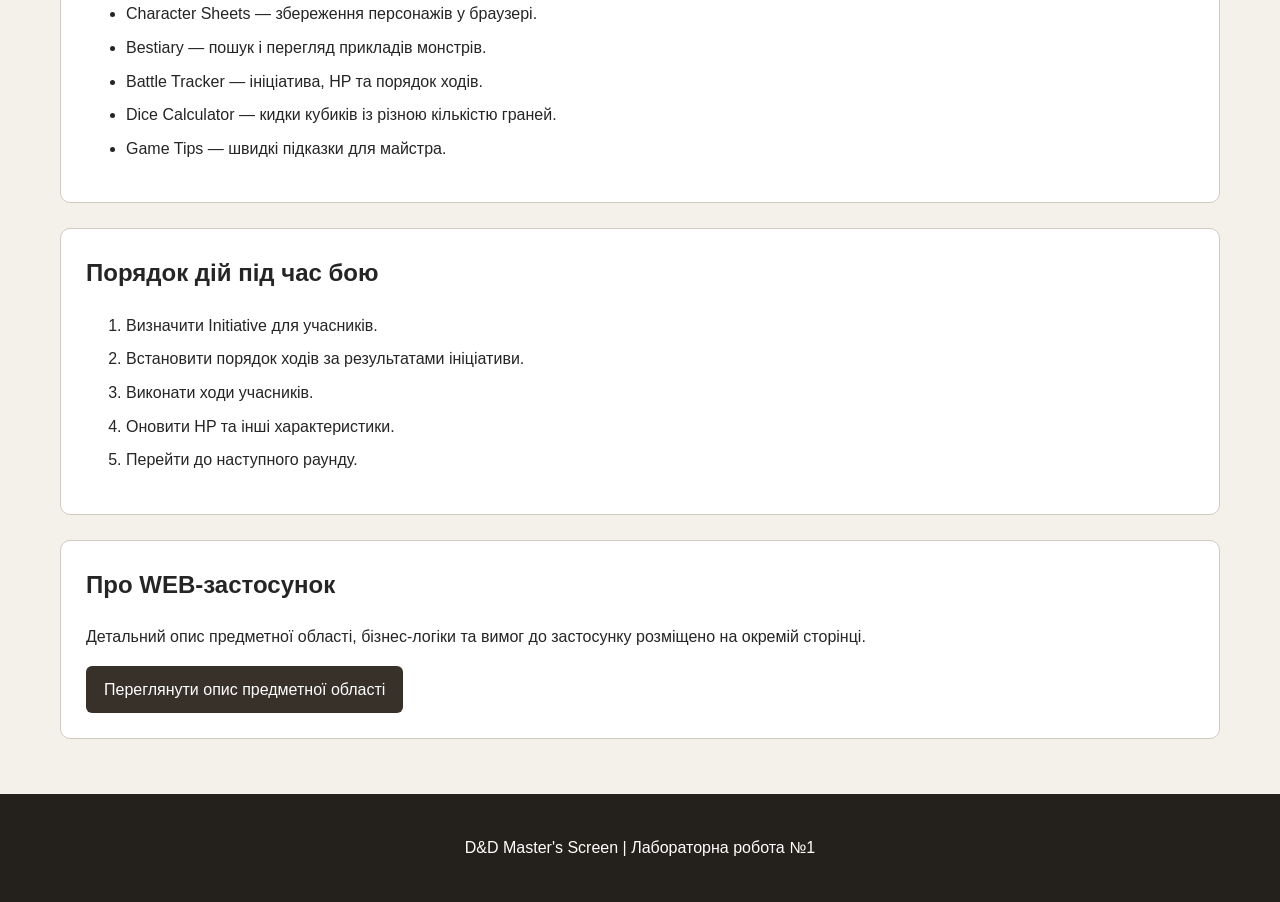
==== commit f5b39c1d: "Update index.html" ====
--- a/index.html
+++ b/index.html
@@ -24,11 +24,29 @@
 </header>
 
 <nav class="main-navigation" aria-label="Головна навігація">
-    <a href="#home" class="active" data-tab="home">Головна</a>
-    <a href="#character" data-tab="character">Character Sheets</a>
-    <a href="#bestiary" data-tab="bestiary">Bestiary</a>
-    <a href="#battle" data-tab="battle">Battle Tracker</a>
-    <a href="#dice" data-tab="dice">Dice Calculator</a>
+
+    <button
+        class="menu-toggle"
+        type="button"
+        aria-expanded="false"
+        aria-controls="navigationLinks"
+    >
+        <span class="menu-icon" aria-hidden="true">
+            <span></span>
+            <span></span>
+            <span></span>
+        </span>
+        Меню
+    </button>
+
+    <div class="navigation-links" id="navigationLinks">
+        <a href="#home" class="active" data-tab="home">Головна</a>
+        <a href="#character" data-tab="character">Character Sheets</a>
+        <a href="#bestiary" data-tab="bestiary">Bestiary</a>
+        <a href="#battle" data-tab="battle">Battle Tracker</a>
+        <a href="#dice" data-tab="dice">Dice Calculator</a>
+    </div>
+
 </nav>
 
 <main>
--- a/style.css
+++ b/style.css
@@ -1,5 +1,10 @@
+
 * {
     box-sizing: border-box;
+}
+
+html {
+    scroll-behavior: smooth;
 }
 
 body {
@@ -10,6 +15,9 @@
     line-height: 1.6;
 }
 
+[hidden] {
+    display: none !important;
+}
 
 /* HEADER */
 
@@ -22,7 +30,6 @@
 .header-content {
     max-width: 1200px;
     margin: auto;
-
     display: flex;
     justify-content: space-between;
     align-items: center;
@@ -40,17 +47,13 @@
 .header-badge {
     width: 70px;
     height: 70px;
-
     display: flex;
     align-items: center;
     justify-content: center;
-
     border: 2px solid white;
     border-radius: 50%;
-
     font-weight: bold;
 }
-
 
 /* NAVIGATION */
 
@@ -58,31 +61,35 @@
     display: flex;
     justify-content: center;
     flex-wrap: wrap;
-
     gap: 10px;
-
     padding: 15px;
-
     background-color: #38312a;
 }
 
 .main-navigation a {
     color: white;
     text-decoration: none;
-
     padding: 10px 18px;
-
     border: 1px solid #777;
     border-radius: 6px;
+    transition: background-color 0.2s ease;
 }
 
 .main-navigation a:hover,
-.main-navigation .active {
+.main-navigation a.active {
     background-color: #6d5a42;
 }
 
-
-/* MAIN */
+.main-navigation a:focus-visible,
+button:focus-visible,
+input:focus-visible,
+select:focus-visible,
+.button-link:focus-visible {
+    outline: 3px solid #c69c6d;
+    outline-offset: 3px;
+}
+
+/* MAIN AND TABS */
 
 main {
     max-width: 1200px;
@@ -90,45 +97,47 @@
     padding: 30px 20px;
 }
 
+.tab-content {
+    animation: fade-in 0.2s ease-in;
+}
+
+@keyframes fade-in {
+    from {
+        opacity: 0.5;
+    }
+    to {
+        opacity: 1;
+    }
+}
 
 /* HERO */
 
 .hero {
     text-align: center;
-
     padding: 35px;
-
     background-color: white;
-
     border: 1px solid #d0cbc2;
     border-radius: 10px;
-
     margin-bottom: 25px;
 }
 
 .hero h2 {
     font-size: 30px;
-}
-
+    margin-top: 0;
+}
 
 /* TIPS */
 
 .tips {
     display: grid;
-
-    grid-template-columns:
-        repeat(3, 1fr);
-
+    grid-template-columns: repeat(3, minmax(0, 1fr));
     gap: 20px;
-
     margin-bottom: 30px;
 }
 
 .tip-card {
     background-color: white;
-
     padding: 22px;
-
     border: 1px solid #d0cbc2;
     border-radius: 10px;
 }
@@ -136,18 +145,14 @@
 .tip-card h3 {
     margin-top: 0;
 }
-
 
 /* SECTIONS */
 
 .content-section,
 .module-section {
     background-color: white;
-
     padding: 25px;
-
     margin-bottom: 25px;
-
     border: 1px solid #d0cbc2;
     border-radius: 10px;
 }
@@ -157,21 +162,31 @@
     margin-top: 0;
 }
 
+.section-heading {
+    display: flex;
+    justify-content: space-between;
+    align-items: center;
+    flex-wrap: wrap;
+    gap: 10px;
+}
+
+.note {
+    color: #625b52;
+    font-size: 0.9rem;
+    margin-top: 15px;
+}
 
 /* TABLE */
 
 table {
     width: 100%;
-
     border-collapse: collapse;
 }
 
 th,
 td {
     padding: 12px;
-
     border: 1px solid #aaa;
-
     text-align: center;
 }
 
@@ -179,21 +194,15 @@
     background-color: #e8e2d8;
 }
 
-
-/* IMAGE */
+/* IMAGES */
 
 .main-image {
     display: block;
-
     max-width: 100%;
-
     width: 650px;
-
     margin: auto;
-
     border-radius: 10px;
 }
-
 
 /* LISTS */
 
@@ -201,46 +210,43 @@
     margin-bottom: 8px;
 }
 
-
-/* FORM */
+/* FORMS */
 
 form {
     display: flex;
-
     flex-direction: column;
-
     gap: 10px;
-
     max-width: 500px;
 }
 
-input {
-    padding: 10px;
-
+label {
+    font-weight: bold;
+    margin-top: 5px;
+}
+
+input,
+select {
+    width: 100%;
+    padding: 11px;
     border: 1px solid #aaa;
-
     border-radius: 5px;
-
-    font-size: 16px;
+    font: inherit;
+    background-color: white;
 }
 
 button,
 .button-link {
     display: inline-block;
-
     padding: 11px 18px;
-
     background-color: #38312a;
-
     color: white;
-
     border: none;
-
     border-radius: 6px;
-
     text-decoration: none;
-
+    font: inherit;
     cursor: pointer;
+    text-align: center;
+    transition: background-color 0.2s ease;
 }
 
 button:hover,
@@ -248,33 +254,145 @@
     background-color: #6d5a42;
 }
 
+form button {
+    margin-top: 10px;
+}
+
+.secondary-button {
+    background-color: #777;
+}
+
+.secondary-button:hover {
+    background-color: #555;
+}
+
+.button-row {
+    display: flex;
+    flex-wrap: wrap;
+    gap: 10px;
+    margin: 15px 0;
+}
+
+/* ITEM CARDS */
+
+.item-list {
+    display: grid;
+    grid-template-columns: repeat(2, minmax(0, 1fr));
+    gap: 15px;
+    margin-top: 20px;
+}
+
+.item-card {
+    min-width: 0;
+    padding: 18px;
+    background-color: #faf8f4;
+    border: 1px solid #d0cbc2;
+    border-radius: 8px;
+}
+
+.item-card h3 {
+    margin-top: 0;
+    overflow-wrap: anywhere;
+}
+
+.item-card p {
+    margin: 7px 0;
+    overflow-wrap: anywhere;
+}
+
+.item-card button {
+    margin-top: 10px;
+}
+
+.item-card .item-actions {
+    display: flex;
+    flex-wrap: wrap;
+    gap: 8px;
+    margin-top: 12px;
+}
+
+.item-card .item-actions button {
+    margin-top: 0;
+}
+
+.status-message {
+    min-height: 1.5em;
+    margin-bottom: 0;
+}
+
+.status-message.error {
+    color: #991b1b;
+}
+
+.status-message.success {
+    color: #166534;
+}
+
+/* BATTLE TRACKER */
+
+.hp-controls {
+    display: flex;
+    align-items: center;
+    flex-wrap: wrap;
+    gap: 8px;
+    margin-top: 10px;
+}
+
+.hp-controls button {
+    padding: 6px 11px;
+}
+
+.hp-value {
+    font-weight: bold;
+    min-width: 70px;
+}
+
+/* DICE RESULTS */
+
+.result-panel {
+    margin-top: 25px;
+    padding: 20px;
+    background-color: #f4f1eb;
+    border: 1px solid #d0cbc2;
+    border-radius: 8px;
+}
+
+.result-panel h3 {
+    margin-top: 0;
+}
+
+.dice-total {
+    font-size: 1.5rem;
+    font-weight: bold;
+}
+
+.dice-values {
+    overflow-wrap: anywhere;
+}
 
 /* FOOTER */
 
 footer {
     padding: 25px;
-
     text-align: center;
-
     background-color: #24201c;
-
     color: white;
 }
 
-
-/* ADAPTIVE */
+/* RESPONSIVE DESIGN */
 
 @media (max-width: 800px) {
-
     .tips {
         grid-template-columns: 1fr;
     }
 
+    .item-list {
+        grid-template-columns: 1fr;
+    }
+
     .header-content {
         flex-direction: column;
-
         text-align: center;
-
         gap: 20px;
     }
 
@@ -285,4 +403,27 @@
     .main-navigation a {
         text-align: center;
     }
-}+
+    .hero {
+        padding: 25px 18px;
+    }
+
+    .content-section {
+        padding: 18px;
+    }
+}
+
+@media (max-width: 450px) {
+    .header-content h1 {
+        font-size: 28px;
+    }
+
+    main {
+        padding: 20px 12px;
+    }
+
+    th,
+    td {
+        padding: 8px 5px;
+    }
+}
